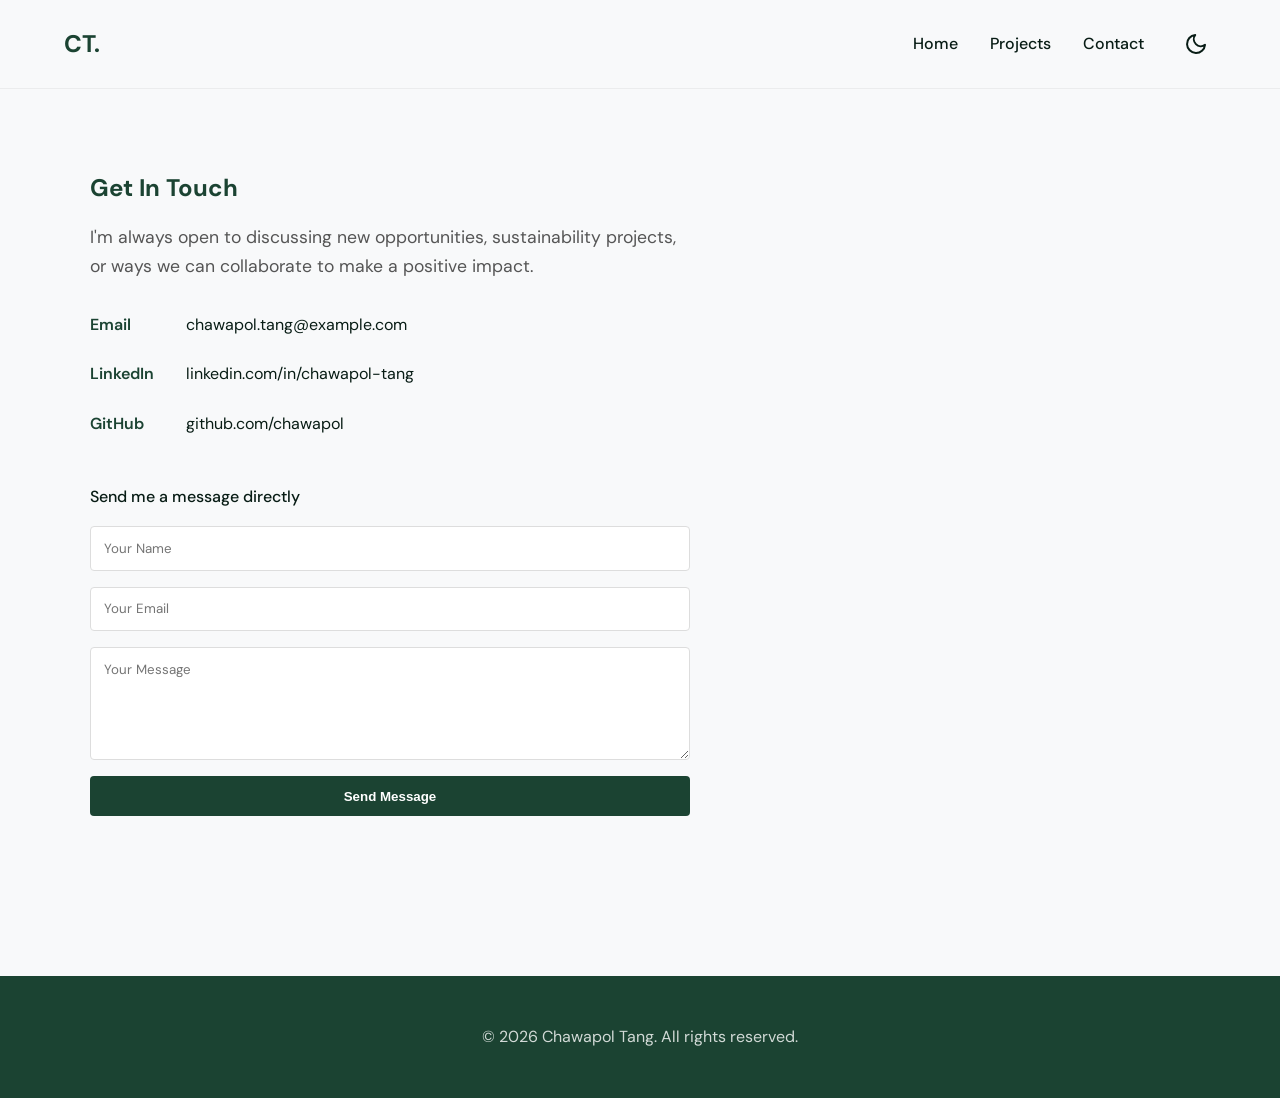
==== docs/contact.html @ 63eee957 "Organize project files into docs/ for GitHub Pages and update README" ====
<!DOCTYPE html>
<html lang="en">
<head>
    <meta charset="UTF-8">
    <meta name="viewport" content="width=device-width, initial-scale=1.0">
    <title>Contact | Chawapol Tang</title>
    <link rel="stylesheet" href="css/style.css">
    <style>
        .contact-info {
            display: flex;
            flex-direction: column;
            gap: 1.5rem;
            margin-top: 2rem;
        }
        .contact-item {
            display: flex;
            align-items: center;
            gap: 1rem;
        }
        .contact-item span {
            font-weight: 600;
            color: var(--primary-green);
            width: 80px;
        }
    </style>
</head>
<body>
    <nav>
        <a href="index.html" class="logo">CT.</a>
        <div class="nav-right">
            <ul class="nav-links">
                <li><a href="index.html">Home</a></li>
                <li><a href="projects.html">Projects</a></li>
                <li><a href="contact.html">Contact</a></li>
            </ul>
            <button class="theme-toggle-btn" id="theme-toggle" aria-label="Toggle dark mode">
                <svg class="sun-icon" xmlns="http://www.w3.org/2000/svg" width="24" height="24" viewBox="0 0 24 24" fill="none" stroke="currentColor" stroke-width="2" stroke-linecap="round" stroke-linejoin="round"><circle cx="12" cy="12" r="5"></circle><line x1="12" y1="1" x2="12" y2="3"></line><line x1="12" y1="21" x2="12" y2="23"></line><line x1="4.22" y1="4.22" x2="5.64" y2="5.64"></line><line x1="18.36" y1="18.36" x2="19.78" y2="19.78"></line><line x1="1" y1="12" x2="3" y2="12"></line><line x1="21" y1="12" x2="23" y2="12"></line><line x1="4.22" y1="19.78" x2="5.64" y2="18.36"></line><line x1="18.36" y1="5.64" x2="19.78" y2="4.22"></line></svg>
                <svg class="moon-icon" xmlns="http://www.w3.org/2000/svg" width="24" height="24" viewBox="0 0 24 24" fill="none" stroke="currentColor" stroke-width="2" stroke-linecap="round" stroke-linejoin="round"><path d="M21 12.79A9 9 0 1 1 11.21 3 7 7 0 0 0 21 12.79z"></path></svg>
            </button>
        </div>
    </nav>

    <main class="container">
        <section style="max-width: 600px;">
            <h1 style="color: var(--primary-green); margin-bottom: 1rem;">Get In Touch</h1>
            <p style="color: var(--text-muted); font-size: 1.1rem;">I'm always open to discussing new opportunities, sustainability projects, or ways we can collaborate to make a positive impact.</p>
            
            <div class="contact-info">
                <div class="contact-item">
                    <span>Email</span>
                    <a href="mailto:chawapol.tang@example.com" style="color: var(--text-ink); text-decoration: none;">chawapol.tang@example.com</a>
                </div>
                <div class="contact-item">
                    <span>LinkedIn</span>
                    <a href="https://linkedin.com/in/chawapol-tang" target="_blank" style="color: var(--text-ink); text-decoration: none;">linkedin.com/in/chawapol-tang</a>
                </div>
                <div class="contact-item">
                    <span>GitHub</span>
                    <a href="https://github.com/chawapol" target="_blank" style="color: var(--text-ink); text-decoration: none;">github.com/chawapol</a>
                </div>
            </div>

            <div style="margin-top: 3rem;">
                <p style="font-weight: 500; margin-bottom: 1rem;">Send me a message directly</p>
                <form onsubmit="event.preventDefault(); alert('Message sent! Thank you.');" style="display: flex; flex-direction: column; gap: 1rem;">
                    <input type="text" placeholder="Your Name" style="padding: 0.8rem; border: 1px solid #ddd; border-radius: 4px; font-family: inherit;">
                    <input type="email" placeholder="Your Email" style="padding: 0.8rem; border: 1px solid #ddd; border-radius: 4px; font-family: inherit;">
                    <textarea placeholder="Your Message" rows="5" style="padding: 0.8rem; border: 1px solid #ddd; border-radius: 4px; font-family: inherit;"></textarea>
                    <button type="submit" class="btn">Send Message</button>
                </form>
            </div>
        </section>
    </main>

    <footer>
        <p>&copy; 2026 Chawapol Tang. All rights reserved.</p>
    </footer>

    <script src="js/main.js"></script>
</body>
</html>
---- docs/css/style.css ----
@import url('https://fonts.googleapis.com/css2?family=DM+Sans:ital,opsz,wght@0,9..40,100..1000;1,9..40,100..1000&display=swap');

:root {
    --bg-white: #F8F9FA;
    --primary-green: #1B4332;
    --secondary-green: #344E41;
    --text-ink: #081C15;
    --text-muted: #555;
    --white: #ffffff;
    --font-main: 'DM Sans', sans-serif;
    --transition: all 0.3s ease;
}

[data-theme="dark"] {
    --bg-white: #081C15;
    --primary-green: #2D6A4F;
    --secondary-green: #40916C;
    --text-ink: #F8F9FA;
    --text-muted: #A3B18A;
    --white: #1B4332;
}

* {
    margin: 0;
    padding: 0;
    box-sizing: border-box;
}

body {
    font-family: var(--font-main);
    background-color: var(--bg-white);
    color: var(--text-ink);
    line-height: 1.6;
    overflow-x: hidden;
    transition: background-color 0.3s ease, color 0.3s ease;
}

/* Navigation */
nav {
    display: flex;
    justify-content: space-between;
    align-items: center;
    padding: 1.5rem 5%;
    background: var(--bg-white);
    position: sticky;
    top: 0;
    z-index: 1000;
    border-bottom: 1px solid rgba(0,0,0,0.05);
    transition: background-color 0.3s ease;
}

.nav-right {
    display: flex;
    align-items: center;
    gap: 2rem;
}

/* Theme Toggle Icon */
.theme-toggle-btn {
    background: none;
    border: none;
    cursor: pointer;
    padding: 0.5rem;
    display: flex;
    align-items: center;
    justify-content: center;
    color: var(--text-ink);
    transition: var(--transition);
    border-radius: 50%;
}

.theme-toggle-btn:hover {
    background-color: rgba(0,0,0,0.05);
}

[data-theme="dark"] .theme-toggle-btn:hover {
    background-color: rgba(255,255,255,0.05);
}

.sun-icon {
    display: none;
}

.moon-icon {
    display: block;
}

[data-theme="dark"] .sun-icon {
    display: block;
}

[data-theme="dark"] .moon-icon {
    display: none;
}

.logo {
    font-size: 1.5rem;
    font-weight: 700;
    color: var(--primary-green);
    text-decoration: none;
}

.nav-links {
    display: flex;
    list-style: none;
    gap: 2rem;
}

.nav-links a {
    text-decoration: none;
    color: var(--text-ink);
    font-weight: 500;
    transition: var(--transition);
}

.nav-links a:hover {
    color: var(--primary-green);
}

/* Container */
.container {
    width: 90%;
    max-width: 1100px;
    margin: 0 auto;
}

/* Sections */
section {
    padding: 5rem 0;
}

/* Buttons */
.btn {
    display: inline-block;
    padding: 0.8rem 2rem;
    background-color: var(--primary-green);
    color: var(--white);
    text-decoration: none;
    border-radius: 4px;
    font-weight: 600;
    transition: var(--transition);
    border: none;
    cursor: pointer;
}

.btn:hover {
    background-color: var(--secondary-green);
    transform: translateY(-2px);
    box-shadow: 0 4px 15px rgba(27, 67, 50, 0.2);
}

/* Hero Section */
.hero {
    height: 80vh;
    display: flex;
    flex-direction: column;
    justify-content: center;
    align-items: center;
    text-align: center;
}

.hero h1 {
    font-size: 4rem;
    margin-bottom: 1rem;
    color: var(--primary-green);
}

.hero p {
    font-size: 1.5rem;
    color: var(--text-muted);
    margin-bottom: 2rem;
    max-width: 600px;
}

/* Grid Layout */
.grid {
    display: grid;
    grid-template-columns: repeat(auto-fit, minmax(300px, 1fr));
    gap: 2.5rem;
    margin-top: 3rem;
}

.card {
    background: var(--white);
    padding: 2rem;
    border-radius: 8px;
    box-shadow: 0 10px 30px rgba(0,0,0,0.05);
    transition: var(--transition);
    border: 1px solid rgba(0,0,0,0.02);
}

.card:hover {
    transform: translateY(-5px);
    box-shadow: 0 15px 40px rgba(0,0,0,0.08);
}

.card h3 {
    color: var(--primary-green);
    margin-bottom: 1rem;
}

/* Footer */
footer {
    padding: 3rem 0;
    text-align: center;
    background: var(--primary-green);
    color: var(--white);
    margin-top: 5rem;
}

footer p {
    opacity: 0.8;
}

/* Mobile Nav Toggle */
.nav-toggle {
    display: none;
}

@media (max-width: 768px) {
    .nav-links {
        display: none;
    }
    
    .hero h1 {
        font-size: 2.5rem;
    }
}
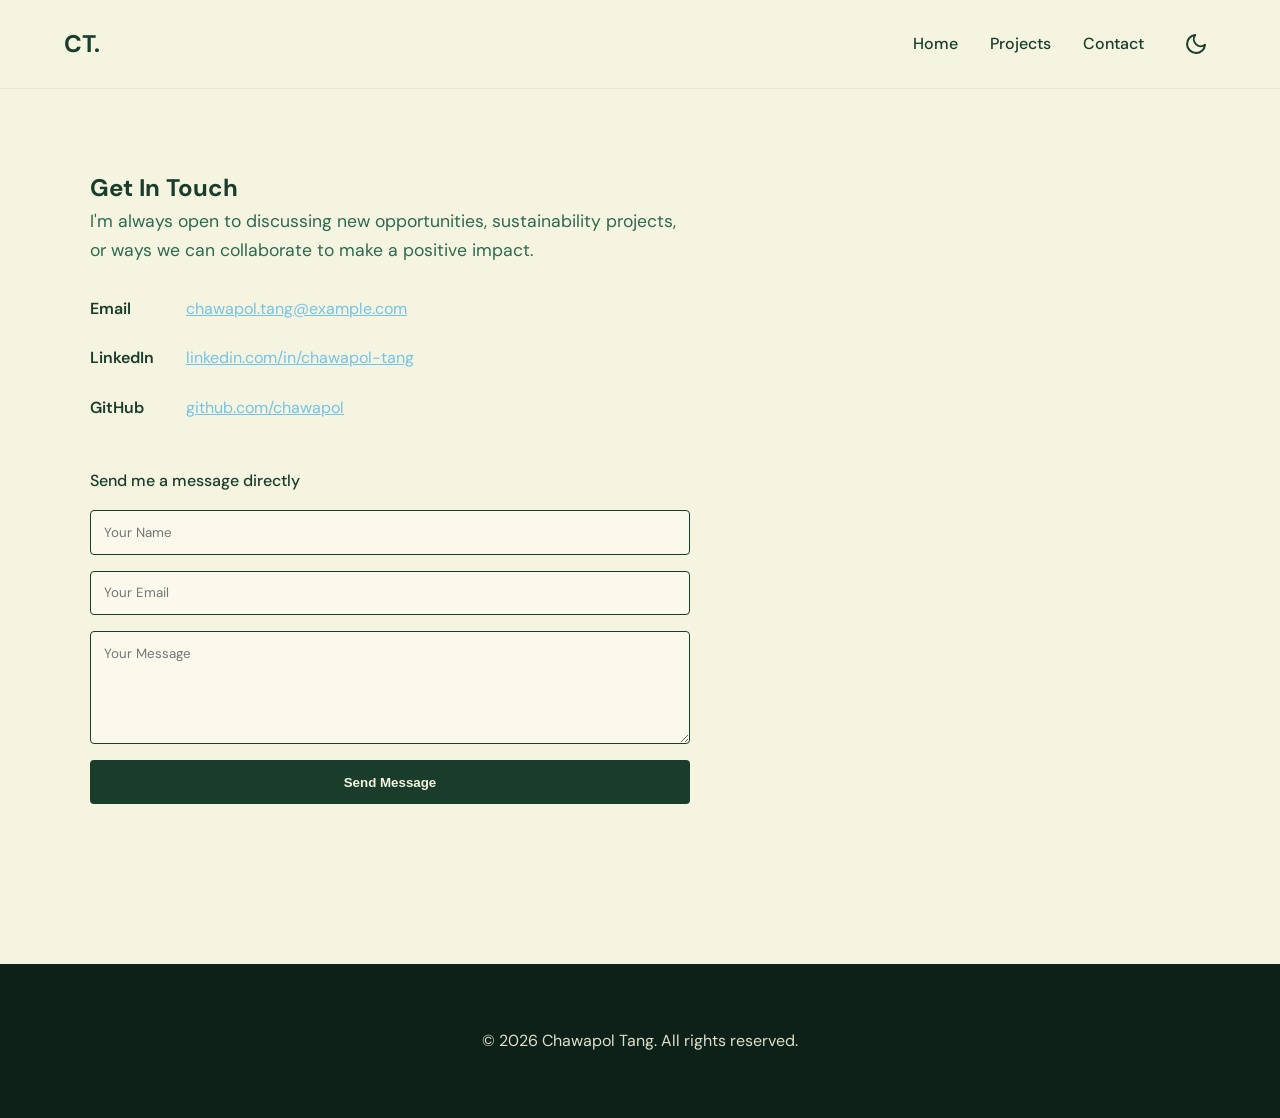
==== commit 4b831bdf: "Refactor: Update portfolio color palette to 'Cream & Deep Forest' theme" ====
--- a/docs/contact.html
+++ b/docs/contact.html
@@ -42,30 +42,30 @@
 
     <main class="container">
         <section style="max-width: 600px;">
-            <h1 style="color: var(--primary-green); margin-bottom: 1rem;">Get In Touch</h1>
-            <p style="color: var(--text-muted); font-size: 1.1rem;">I'm always open to discussing new opportunities, sustainability projects, or ways we can collaborate to make a positive impact.</p>
+            <h1>Get In Touch</h1>
+            <p style="font-size: 1.1rem; margin-bottom: 2rem;">I'm always open to discussing new opportunities, sustainability projects, or ways we can collaborate to make a positive impact.</p>
             
             <div class="contact-info">
                 <div class="contact-item">
                     <span>Email</span>
-                    <a href="mailto:chawapol.tang@example.com" style="color: var(--text-ink); text-decoration: none;">chawapol.tang@example.com</a>
+                    <a href="mailto:chawapol.tang@example.com">chawapol.tang@example.com</a>
                 </div>
                 <div class="contact-item">
                     <span>LinkedIn</span>
-                    <a href="https://linkedin.com/in/chawapol-tang" target="_blank" style="color: var(--text-ink); text-decoration: none;">linkedin.com/in/chawapol-tang</a>
+                    <a href="https://linkedin.com/in/chawapol-tang" target="_blank">linkedin.com/in/chawapol-tang</a>
                 </div>
                 <div class="contact-item">
                     <span>GitHub</span>
-                    <a href="https://github.com/chawapol" target="_blank" style="color: var(--text-ink); text-decoration: none;">github.com/chawapol</a>
+                    <a href="https://github.com/chawapol" target="_blank">github.com/chawapol</a>
                 </div>
             </div>
 
             <div style="margin-top: 3rem;">
-                <p style="font-weight: 500; margin-bottom: 1rem;">Send me a message directly</p>
+                <p style="font-weight: 500; margin-bottom: 1rem; color: var(--primary-green);">Send me a message directly</p>
                 <form onsubmit="event.preventDefault(); alert('Message sent! Thank you.');" style="display: flex; flex-direction: column; gap: 1rem;">
-                    <input type="text" placeholder="Your Name" style="padding: 0.8rem; border: 1px solid #ddd; border-radius: 4px; font-family: inherit;">
-                    <input type="email" placeholder="Your Email" style="padding: 0.8rem; border: 1px solid #ddd; border-radius: 4px; font-family: inherit;">
-                    <textarea placeholder="Your Message" rows="5" style="padding: 0.8rem; border: 1px solid #ddd; border-radius: 4px; font-family: inherit;"></textarea>
+                    <input type="text" placeholder="Your Name" style="padding: 0.8rem; border: 1px solid var(--primary-green); border-radius: 4px; font-family: inherit; background: var(--white); color: var(--text-body);">
+                    <input type="email" placeholder="Your Email" style="padding: 0.8rem; border: 1px solid var(--primary-green); border-radius: 4px; font-family: inherit; background: var(--white); color: var(--text-body);">
+                    <textarea placeholder="Your Message" rows="5" style="padding: 0.8rem; border: 1px solid var(--primary-green); border-radius: 4px; font-family: inherit; background: var(--white); color: var(--text-body);"></textarea>
                     <button type="submit" class="btn">Send Message</button>
                 </form>
             </div>
--- a/docs/css/style.css
+++ b/docs/css/style.css
@@ -1,23 +1,33 @@
 @import url('https://fonts.googleapis.com/css2?family=DM+Sans:ital,opsz,wght@0,9..40,100..1000;1,9..40,100..1000&display=swap');
 
 :root {
-    --bg-white: #F8F9FA;
-    --primary-green: #1B4332;
-    --secondary-green: #344E41;
-    --text-ink: #081C15;
-    --text-muted: #555;
-    --white: #ffffff;
+    --bg-cream: #F5F4E0;
+    --bg-ivory: #FAF9EC;
+    --deep-forest: #1A3D2B;
+    --forest-night: #0D2118;
+    --text-body: #2D6A4F;
+    --text-muted: #444;
+    --sky-blue: #72C4E8;
+    --earth-brown: #7B5E4F;
+    --sand: #C8956A;
+    --cream: #F5F4E0;
+
+    --bg-white: var(--bg-cream);
+    --primary-green: var(--deep-forest);
+    --secondary-green: var(--forest-night);
+    --text-ink: var(--deep-forest);
+    --white: var(--bg-ivory);
     --font-main: 'DM Sans', sans-serif;
     --transition: all 0.3s ease;
 }
 
 [data-theme="dark"] {
-    --bg-white: #081C15;
-    --primary-green: #2D6A4F;
-    --secondary-green: #40916C;
-    --text-ink: #F8F9FA;
+    --bg-white: #0D2118;
+    --primary-green: #72C4E8;
+    --secondary-green: #C8956A;
+    --text-ink: #F5F4E0;
     --text-muted: #A3B18A;
-    --white: #1B4332;
+    --white: #1A3D2B;
 }
 
 * {
@@ -29,7 +39,7 @@
 body {
     font-family: var(--font-main);
     background-color: var(--bg-white);
-    color: var(--text-ink);
+    color: var(--text-body);
     line-height: 1.6;
     overflow-x: hidden;
     transition: background-color 0.3s ease, color 0.3s ease;
@@ -114,7 +124,7 @@
 }
 
 .nav-links a:hover {
-    color: var(--primary-green);
+    color: var(--sky-blue);
 }
 
 /* Container */
@@ -134,40 +144,70 @@
     display: inline-block;
     padding: 0.8rem 2rem;
     background-color: var(--primary-green);
-    color: var(--white);
+    color: var(--bg-cream);
     text-decoration: none;
     border-radius: 4px;
     font-weight: 600;
     transition: var(--transition);
-    border: none;
+    border: 2px solid var(--primary-green);
     cursor: pointer;
 }
 
 .btn:hover {
-    background-color: var(--secondary-green);
+    background-color: var(--sand);
+    border-color: var(--sand);
     transform: translateY(-2px);
-    box-shadow: 0 4px 15px rgba(27, 67, 50, 0.2);
+    box-shadow: 0 4px 15px rgba(200, 149, 106, 0.3);
+}
+
+.btn-ghost {
+    background-color: var(--bg-cream);
+    color: var(--primary-green);
+    border: 2px solid var(--primary-green);
+}
+
+.btn-ghost:hover {
+    background-color: var(--sand);
+    color: var(--bg-cream);
+    border-color: var(--sand);
+}
+
+/* Tags/Badges */
+.tag {
+    display: inline-block;
+    padding: 0.2rem 0.8rem;
+    background-color: var(--earth-brown);
+    color: var(--bg-cream);
+    border-radius: 20px;
+    font-size: 0.8rem;
+    font-weight: 600;
+    margin-right: 0.5rem;
+    margin-bottom: 0.5rem;
 }
 
 /* Hero Section */
 .hero {
-    height: 80vh;
+    min-height: 80vh;
     display: flex;
     flex-direction: column;
     justify-content: center;
     align-items: center;
     text-align: center;
+    background-color: var(--forest-night);
+    color: var(--bg-cream);
+    margin: 0 -5%;
+    padding: 5rem 5%;
 }
 
 .hero h1 {
     font-size: 4rem;
     margin-bottom: 1rem;
-    color: var(--primary-green);
+    color: var(--bg-cream);
 }
 
 .hero p {
     font-size: 1.5rem;
-    color: var(--text-muted);
+    color: var(--sky-blue);
     margin-bottom: 2rem;
     max-width: 600px;
 }
@@ -192,6 +232,7 @@
 .card:hover {
     transform: translateY(-5px);
     box-shadow: 0 15px 40px rgba(0,0,0,0.08);
+    border-color: var(--sand);
 }
 
 .card h3 {
@@ -199,17 +240,31 @@
     margin-bottom: 1rem;
 }
 
+/* Typography Overrides */
+h1, h2, h3, h4, h5, h6 {
+    color: var(--text-ink);
+}
+
+a {
+    color: var(--sky-blue);
+    transition: var(--transition);
+}
+
+a:hover {
+    color: var(--sand);
+}
+
 /* Footer */
 footer {
-    padding: 3rem 0;
+    padding: 4rem 0;
     text-align: center;
-    background: var(--primary-green);
-    color: var(--white);
+    background: var(--forest-night);
+    color: var(--bg-cream);
     margin-top: 5rem;
 }
 
 footer p {
-    opacity: 0.8;
+    opacity: 0.9;
 }
 
 /* Mobile Nav Toggle */
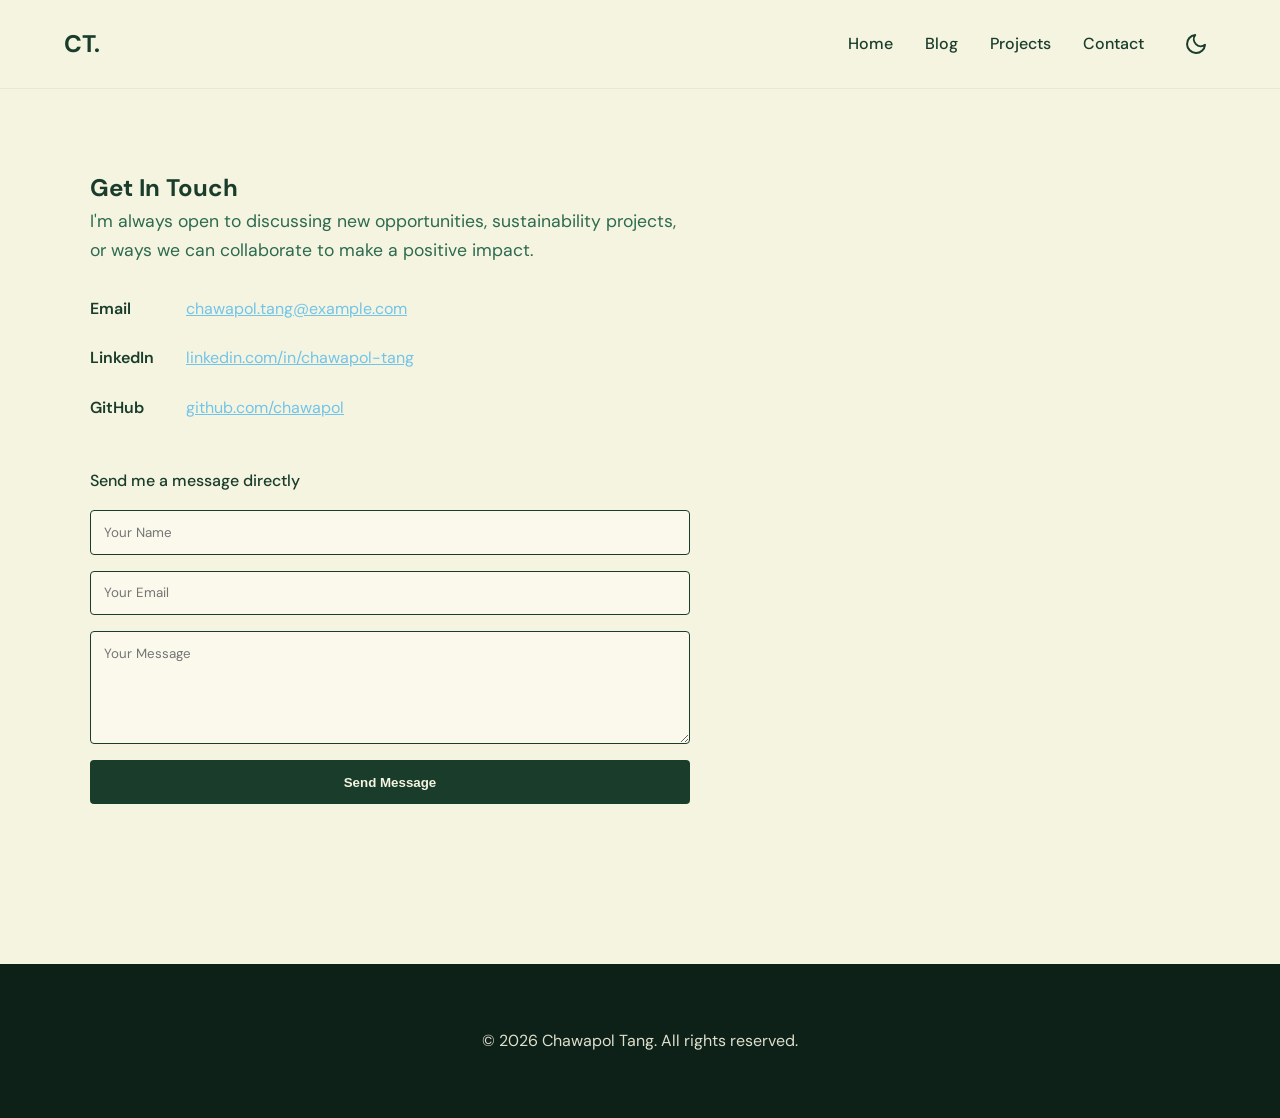
==== commit 0bb03c32: "Feat: Add Markdown-based blog infrastructure with home page integration" ====
--- a/docs/contact.html
+++ b/docs/contact.html
@@ -30,6 +30,7 @@
         <div class="nav-right">
             <ul class="nav-links">
                 <li><a href="index.html">Home</a></li>
+                <li><a href="blog.html">Blog</a></li>
                 <li><a href="projects.html">Projects</a></li>
                 <li><a href="contact.html">Contact</a></li>
             </ul>
